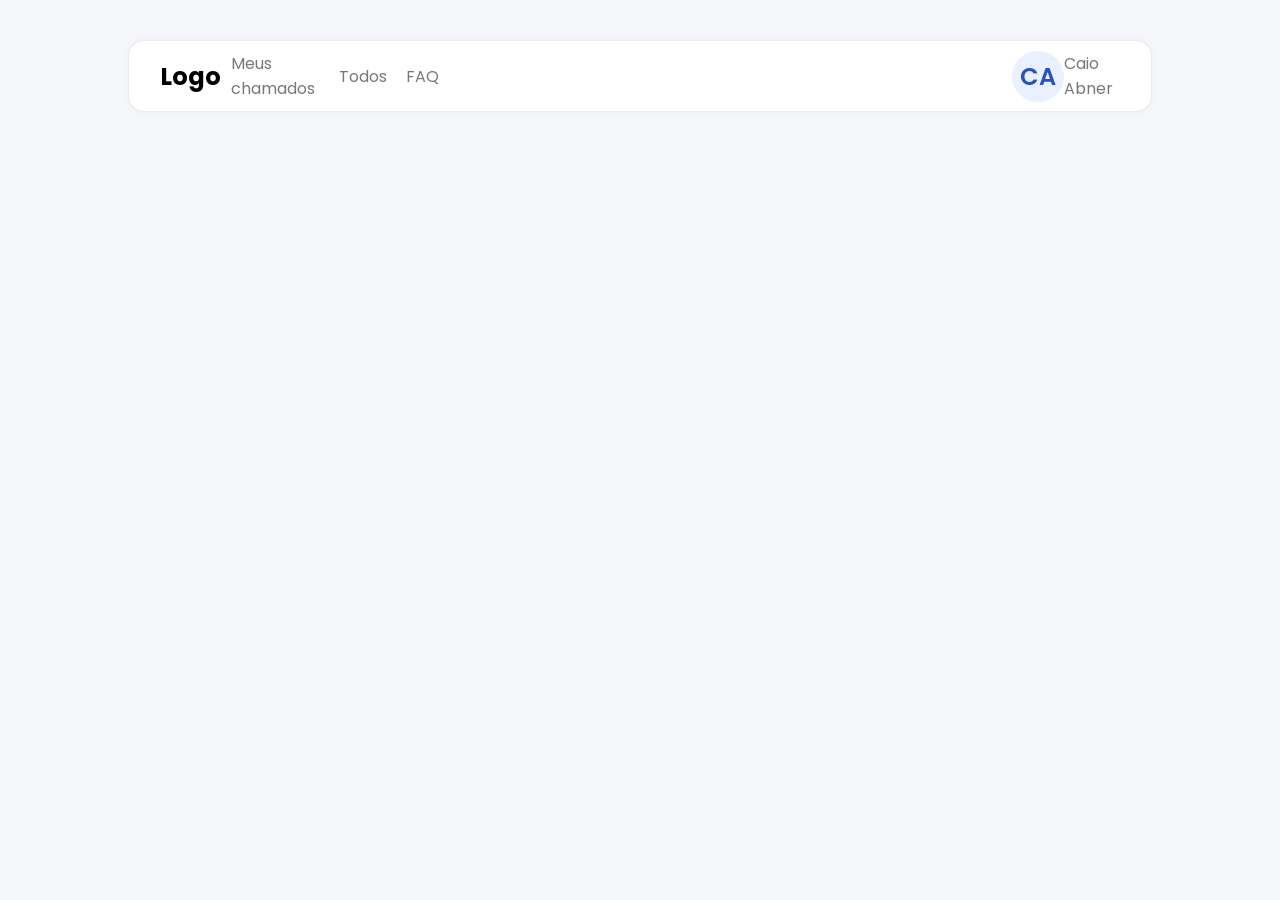
==== src/pages/homepage/index.html @ 74de27ab "feat: Estilização da página inicial - criação do menu de navegação." ====
<!doctype html>
<html lang="pt-br">
  <head>
    <meta charset="UTF-8" />
    <meta name="viewport" content="width=device-width, initial-scale=1.0" />
    <link rel="stylesheet" href="../../../css/style.css" />
    <link rel="stylesheet" href="./homepage.css" />
    <title>Chamados</title>
  </head>
  <body>
    <header id="navigation-header">
      <nav id="links-logo-container">
        <h2>Logo</h2>
        <a href="#" class="active">Meus chamados</a>
        <a href="#">Todos</a>
        <a href="#">FAQ</a>
      </nav>

      <div id="user-information">
        <h2 id="user-pfp">CA</h2>
        <p id="username">Caio Abner</p>
      </div>
    </header>
  </body>
</html>
---- css/style.css ----
@import url("https://fonts.googleapis.com/css2?family=Poppins:ital,wght@0,100;0,200;0,300;0,400;0,500;0,600;0,700;0,800;0,900;1,100;1,200;1,300;1,400;1,500;1,600;1,700;1,800;1,900&display=swap");
---- src/pages/homepage/homepage.css ----
* {
  box-sizing: border-box;
  padding: 0;
  margin: 0;
}

body {
  display: flex;
  justify-content: center;
  background-color: #f5f6fa;
}

/* Container do header / parte de navegação do site */

#navigation-header {
  position: sticky;
  display: flex;
  justify-content: space-between;
  align-items: center;

  width: 80%;
  height: 8vh;
  padding: 2rem;
  border-radius: 1rem;
  border: 1px solid #dbdbdb96;
  z-index: 999;
  margin-top: 2.5rem;

  background-color: #fff;
  box-shadow: 0px 0px 5px 2px #f2f3f6;
  font-family: "Poppins";
}

/* Container que contém os links de navegação do header e a logo */

#links-logo-container {
  display: flex;
  justify-content: space-between;
  align-items: center;

  width: 30%;
  height: 6vh;

  a {
    padding: 0.6rem;
    border-radius: 0.6rem;
    text-decoration: none;
    background-color: transparent;
    color: #787878;
    transition: 0.3s ease-in-out;
  }

  & a:focus {
    background-color: #eaf0ff;
    font-weight: bold;
    color: #2752c3;
  }
}

/* Container da foto do usuário e do nome */

#user-information {
  display: flex;
  justify-content: space-between;
  align-items: center;

  width: 12%;
  height: 6vh;
  padding: 0.5rem;
}

/* Foto de perfil / Abreviação do nome de usuário cadastrado (primeiro nome e sobrenome) */

#user-pfp {
  padding: 0.5rem;

  font-weight: 600;
  border-radius: 50%;
  background-color: #eaf0ff;
  color: #2752c3;
}

/* Nome do usuário */

#username {
  color: #787878;
}
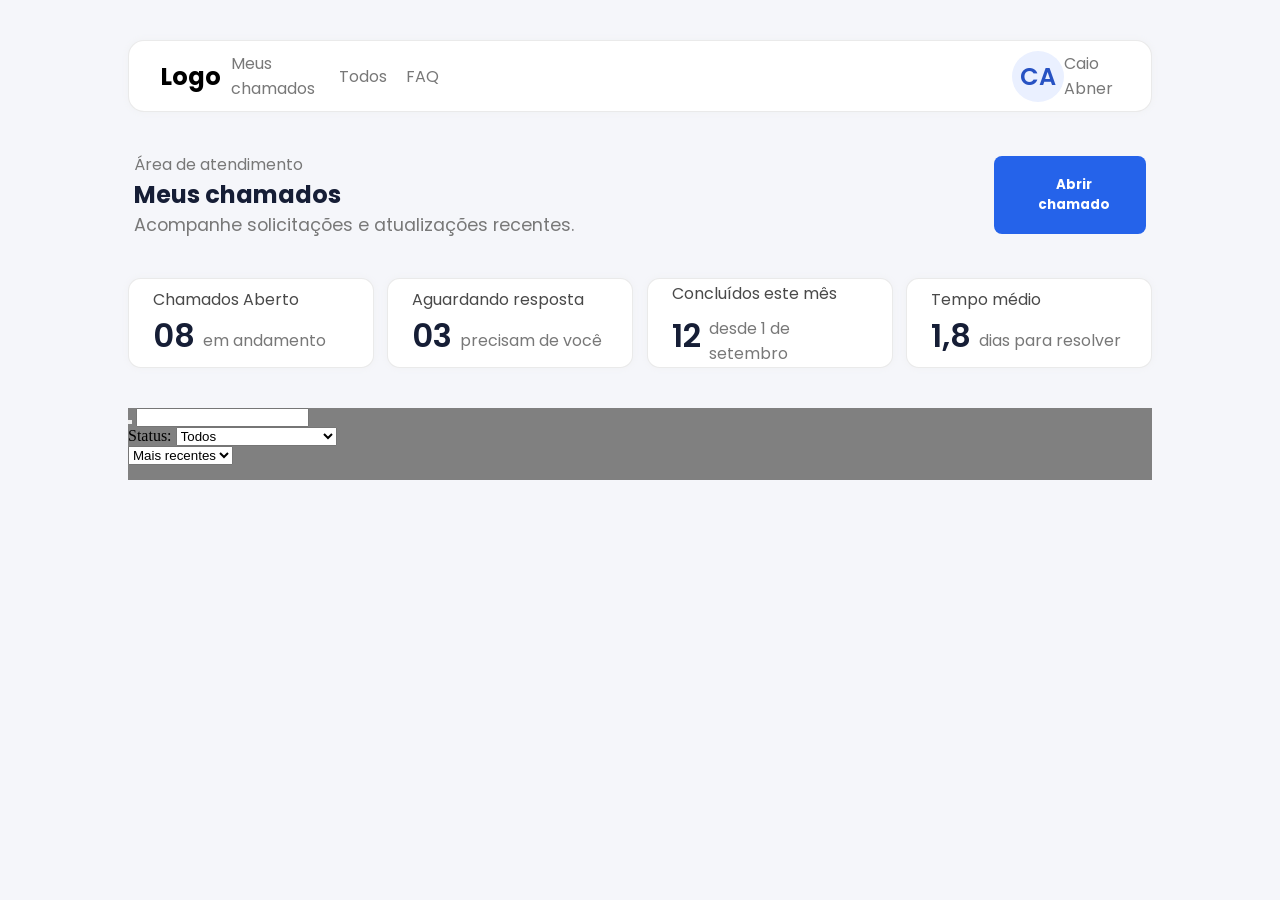
==== commit 366c2a38: "feat: Continuação da estilização da página inicial - parte de apresentação e começo da estilização d" ====
--- a/src/pages/homepage/index.html
+++ b/src/pages/homepage/index.html
@@ -5,6 +5,18 @@
     <meta name="viewport" content="width=device-width, initial-scale=1.0" />
     <link rel="stylesheet" href="../../../css/style.css" />
     <link rel="stylesheet" href="./homepage.css" />
+    <link
+      href="https://cdn.boxicons.com/3.0.8/fonts/basic/boxicons.min.css"
+      rel="stylesheet"
+    />
+    <link
+      href="https://cdn.boxicons.com/3.0.8/fonts/filled/boxicons-filled.min.css"
+      rel="stylesheet"
+    />
+    <link
+      href="https://cdn.boxicons.com/3.0.8/fonts/brands/boxicons-brands.min.css"
+      rel="stylesheet"
+    />
     <title>Chamados</title>
   </head>
   <body>
@@ -21,5 +33,101 @@
         <p id="username">Caio Abner</p>
       </div>
     </header>
+
+    <section id="presentation-helpdesk">
+      <div id="presentation-title-container">
+        <p style="color: #787878">Área de atendimento</p>
+        <h1 style="color: #161e36">Meus chamados</h1>
+        <p style="font-size: 1.1rem; color: #787878">
+          Acompanhe solicitações e atualizações recentes.
+        </p>
+      </div>
+
+      <div id="open-support-container">
+        <button id="open-support">
+          <i class="bx bx-plus"></i>Abrir chamado
+        </button>
+      </div>
+    </section>
+
+    <section id="information-support-data">
+      <div class="information_card">
+        <p style="color: #494949">Chamados Aberto</p>
+        <span
+          id="in-process"
+          style="color: #161e36"
+          class="information_data_metrics"
+        >
+          08
+          <p>em andamento</p>
+        </span>
+      </div>
+
+      <div class="information_card">
+        <p style="color: #494949">Aguardando resposta</p>
+        <span
+          id="to-do"
+          style="color: #161e36"
+          class="information_data_metrics"
+        >
+          03
+          <p>precisam de você</p>
+        </span>
+      </div>
+
+      <div class="information_card">
+        <p style="color: #494949">Concluídos este mês</p>
+        <span
+          id="finished-supports"
+          style="color: #161e36"
+          class="information_data_metrics"
+        >
+          12
+          <p>desde 1 de setembro</p>
+        </span>
+      </div>
+
+      <div class="information_card">
+        <p style="color: #494949">Tempo médio</p>
+        <span
+          id="resolved-days"
+          style="color: #161e36"
+          class="information_data_metrics"
+        >
+          1,8
+          <p>dias para resolver</p>
+        </span>
+      </div>
+    </section>
+
+    <main id="support-presentation-container">
+      <section id="filters-container">
+        <div id="search-container">
+          <button name="searchSupport">
+            <i class="bx bx-search-big"></i>
+          </button>
+          <input type="search" name="searchSupport" id="input-search-support" />
+        </div>
+
+        <div id="status-container">
+          <label for="supportType">Status: </label>
+          <select name="supportType" id="select-support-type">
+            <option value="todos" selected>Todos</option>
+            <option value="abertos">Abertos</option>
+            <option value="emAndamento">Em andamento</option>
+            <option value="concluidos">Concluídos</option>
+            <option value="fechado">Fechado</option>
+            <option value="aguardandoAprovacao">Aguardando aprovação</option>
+          </select>
+        </div>
+
+        <div id="support-date-container">
+          <select name="supportDate" id="select-support-date">
+            <option value="todos" selected>Mais recentes</option>
+            <option value="abertos">Mais antigos</option>
+          </select>
+        </div>
+      </section>
+    </main>
   </body>
 </html>
--- a/src/pages/homepage/homepage.css
+++ b/src/pages/homepage/homepage.css
@@ -6,7 +6,9 @@
 
 body {
   display: flex;
-  justify-content: center;
+  flex-direction: column;
+  align-items: center;
+  gap: 2.5rem;
   background-color: #f5f6fa;
 }
 
@@ -50,7 +52,8 @@
     transition: 0.3s ease-in-out;
   }
 
-  & a:focus {
+  & a:hover,
+  a:focus {
     background-color: #eaf0ff;
     font-weight: bold;
     color: #2752c3;
@@ -85,3 +88,117 @@
 #username {
   color: #787878;
 }
+
+/* Parte da "apresentação" do site - container global dessa parte */
+
+#presentation-helpdesk {
+  display: flex;
+  justify-content: space-between;
+  width: 79%;
+
+  font-family: "Poppins";
+}
+
+/* Container do "título da seção" */
+
+#presentation-title-container {
+  display: flex;
+  flex-direction: column;
+  justify-content: center;
+}
+
+/* Container do botão de abrir chamado */
+
+#open-support-container {
+  display: flex;
+  align-items: center;
+  justify-content: center;
+
+  width: 15%;
+}
+
+/* Botão de abrir chamado */
+
+#open-support {
+  display: flex;
+  align-items: center;
+  justify-content: center;
+
+  gap: 0.5rem;
+  padding: 1.2rem;
+  border-radius: 0.5rem;
+  border: none;
+  outline: none;
+  font-family: "Poppins";
+  font-weight: bolder;
+  color: #fff;
+  background-color: #2563ea;
+
+  /* Ícone do botão de abrir chamado */
+
+  i {
+    font-size: 1.2rem;
+    font-weight: bolder;
+  }
+}
+
+/* COntainer que engloba os cards com os dados de métricas que são feitos com base nos chamados */
+
+#information-support-data {
+  display: flex;
+  justify-content: space-between;
+  align-items: center;
+
+  width: 80%;
+  height: 10vh;
+
+  font-family: "Poppins";
+}
+
+/* O design do card de métrica em si */
+
+.information_card {
+  display: flex;
+  flex-direction: column;
+  justify-content: center;
+  align-items: flex-start;
+
+  width: 24%;
+  height: 100%;
+  padding: 1.5rem;
+
+  border-radius: 0.8rem;
+  border: 1px solid #dbdbdb96;
+  background-color: #fff;
+  box-shadow: 0px 0px 5px 2px #f2f3f6;
+}
+
+/* Essa parte é para os dados numérios (ex: chamados conluídos = 8 etc..) */
+
+.information_data_metrics {
+  display: flex;
+  align-items: center;
+
+  gap: 0.5rem;
+  font-weight: 600;
+  font-size: 2rem;
+
+  p {
+    color: #787878;
+    margin-top: 10px;
+    font-size: 16px;
+    font-weight: normal;
+  }
+}
+
+#support-presentation-container {
+  height: auto;
+  width: 80%;
+}
+
+#filters-container {
+  height: 8vh;
+  width: 100%;
+
+  background-color: gray;
+}
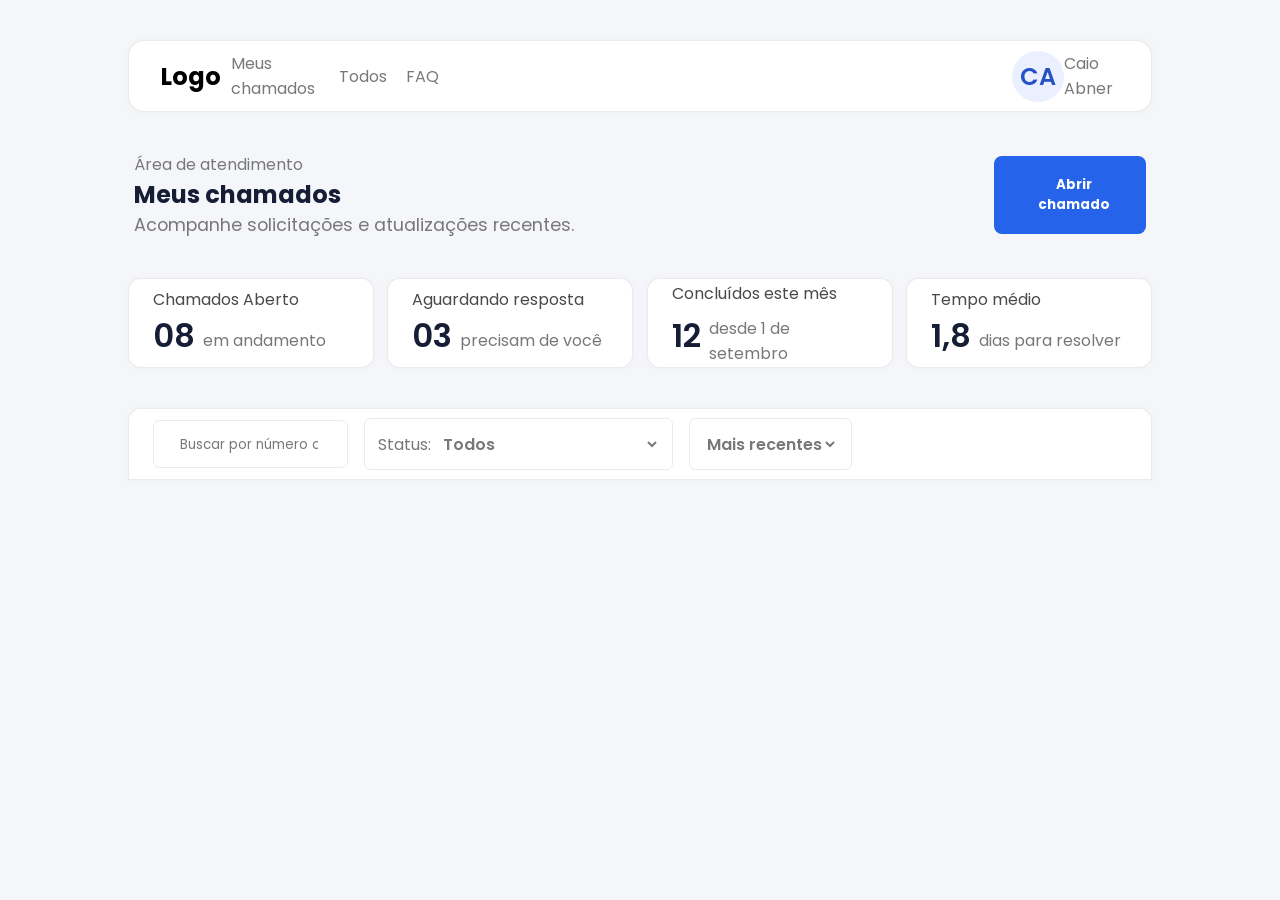
==== commit 1201a856: "feat: Estilização da parte de busca concluída." ====
--- a/src/pages/homepage/index.html
+++ b/src/pages/homepage/index.html
@@ -106,7 +106,12 @@
           <button name="searchSupport">
             <i class="bx bx-search-big"></i>
           </button>
-          <input type="search" name="searchSupport" id="input-search-support" />
+          <input
+            placeholder="Buscar por número ou título"
+            type="search"
+            name="searchSupport"
+            id="input-search-support"
+          />
         </div>
 
         <div id="status-container">
--- a/src/pages/homepage/homepage.css
+++ b/src/pages/homepage/homepage.css
@@ -192,13 +192,115 @@
 }
 
 #support-presentation-container {
-  height: auto;
+  display: flex;
+  align-items: center;
+  justify-content: flex-start;
+  flex-direction: column;
+
+  height: 40vh;
   width: 80%;
 }
 
 #filters-container {
+  display: flex;
+  align-items: center;
+  justify-content: flex-start;
+
   height: 8vh;
   width: 100%;
-
-  background-color: gray;
-}
+  gap: 1rem;
+
+  padding: 1.5rem;
+  border-radius: 0.8rem 0.8rem 0 0;
+  border: 1px solid #dbdbdb96;
+  background-color: #fff;
+  box-shadow: 0px 0px 5px 2px #f2f3f6;
+}
+
+#search-container {
+  display: flex;
+
+  width: 20%;
+  gap: 0.2rem;
+
+  padding: 0.8rem;
+  border-radius: 0.4rem;
+  border: 1px solid #dbdbdb96;
+
+  button,
+  input {
+    padding: 0.2rem;
+    outline: none;
+    border: none;
+    background-color: #fff;
+  }
+
+  button {
+    cursor: pointer;
+  }
+
+  input {
+    width: 100%;
+  }
+
+  input::placeholder {
+    font-family: "Poppins";
+    color: #787878;
+  }
+
+  i {
+    font-size: 1rem;
+    color: #787878;
+  }
+}
+
+#status-container {
+  display: flex;
+  align-items: center;
+
+  width: auto;
+  gap: 0.5rem;
+
+  font-family: "Poppins";
+  color: #787878;
+  padding: 0.8rem;
+  border-radius: 0.4rem;
+  border: 1px solid #dbdbdb96;
+
+  select {
+    width: auto;
+
+    font-weight: 600;
+    font-size: 1rem;
+    font-family: "Poppins";
+    color: #787878;
+    border: none;
+    background-color: transparent;
+    outline: none;
+  }
+}
+
+#support-date-container {
+  display: flex;
+  align-items: center;
+
+  width: auto;
+  gap: 0.5rem;
+
+  font-family: "Poppins";
+  padding: 0.8rem;
+  border-radius: 0.4rem;
+  border: 1px solid #dbdbdb96;
+
+  select {
+    width: auto;
+
+    font-weight: 600;
+    font-size: 1rem;
+    font-family: "Poppins";
+    color: #787878;
+    border: none;
+    background-color: transparent;
+    outline: none;
+  }
+}
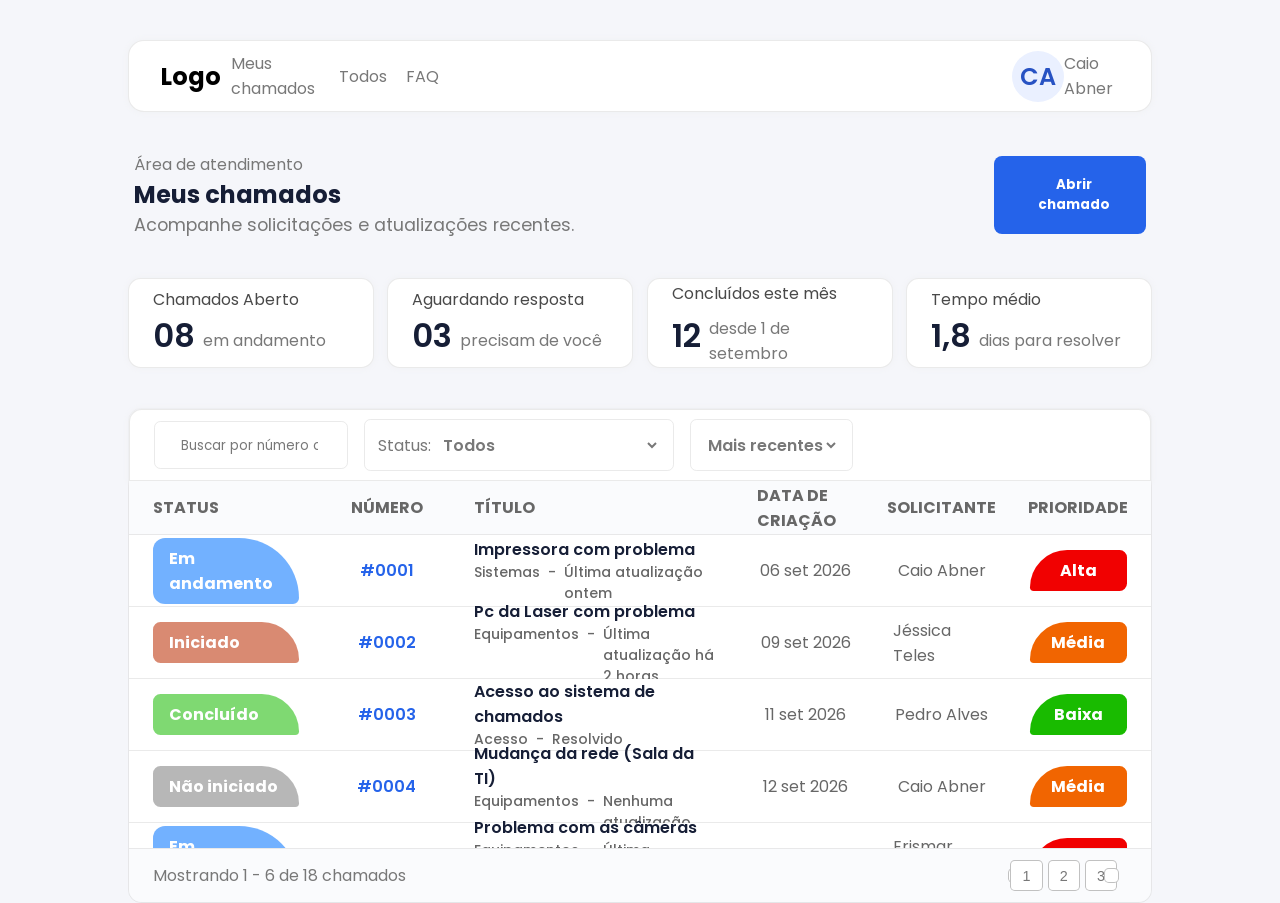
==== commit 9a419985: "feat: Estilização da parte dos chamados concluída (container dos chamados/card dos chamados/paginaçã" ====
--- a/src/pages/homepage/index.html
+++ b/src/pages/homepage/index.html
@@ -133,6 +133,264 @@
           </select>
         </div>
       </section>
+
+      <div id="support-data-identifier">
+        <h4
+          style="font-weight: bold; text-transform: uppercase; width: 15%"
+          class="support_status_identifier"
+        >
+          Status
+        </h4>
+        <h4
+          style="
+            display: flex;
+            justify-content: center;
+            font-weight: bold;
+            text-transform: uppercase;
+            width: 10%;
+          "
+          class="support_number_identifier"
+        >
+          Número
+        </h4>
+        <h4
+          style="font-weight: bold; text-transform: uppercase; width: 25%"
+          class="support_title_identifier"
+        >
+          Título
+        </h4>
+        <h4
+          style="
+            display: flex;
+            justify-content: center;
+            font-weight: bold;
+            text-transform: uppercase;
+            width: 10%;
+          "
+          class="support_creationDate_identifier"
+        >
+          Data de Criação
+        </h4>
+        <h4
+          style="
+            display: flex;
+            justify-content: center;
+            font-weight: bold;
+            text-transform: uppercase;
+            width: 10%;
+          "
+          class="support_applicant_identifier"
+        >
+          Solicitante
+        </h4>
+        <h4
+          style="
+            display: flex;
+            justify-content: center;
+            font-weight: bold;
+            text-transform: uppercase;
+            width: 10%;
+          "
+          class="support_priority_identifier"
+        >
+          Prioridade
+        </h4>
+      </div>
+
+      <!-- Ṕrimeiro chamado -->
+
+      <div class="support_tickets_container">
+        <div class="support_ticket_card">
+          <p
+            style="background-color: #0173ff8d; color: #fff"
+            class="support_ticket_status"
+          >
+            <i class="bxf bx-circle"></i>
+            Em andamento
+          </p>
+          <p class="support_ticket_number">#0001</p>
+          <div class="support_title_information">
+            <p class="support_title">Impressora com problema</p>
+            <div class="support_category_update_container">
+              <p class="support_category">Sistemas</p>
+              -
+              <p class="support_update_status">Última atualização ontem</p>
+            </div>
+          </div>
+          <p class="support_createAt">06 set 2026</p>
+          <p class="support_applicant">Caio Abner</p>
+          <p
+            style="background-color: rgb(241, 1, 1); color: #fff"
+            class="support_priority"
+          >
+            Alta
+          </p>
+        </div>
+
+        <!-- Segundo chamado -->
+
+        <div class="support_ticket_card">
+          <p
+            style="background-color: #bb2c008d; color: #fff"
+            class="support_ticket_status"
+          >
+            <i class="bxf bx-circle"></i>
+            Iniciado
+          </p>
+          <p class="support_ticket_number">#0002</p>
+          <div class="support_title_information">
+            <p class="support_title">Pc da Laser com problema</p>
+            <div class="support_category_update_container">
+              <p class="support_category">Equipamentos</p>
+              -
+              <p class="support_update_status">Última atualização há 2 horas</p>
+            </div>
+          </div>
+          <p class="support_createAt">09 set 2026</p>
+          <p class="support_applicant">Jéssica Teles</p>
+          <p
+            style="background-color: rgb(241, 101, 1); color: #fff"
+            class="support_priority"
+          >
+            Média
+          </p>
+        </div>
+
+        <!-- Terceiro chamado -->
+
+        <div class="support_ticket_card">
+          <p
+            style="background-color: #19bb008d; color: #fff"
+            class="support_ticket_status"
+          >
+            <i class="bxf bx-circle"></i>
+            Concluído
+          </p>
+          <p class="support_ticket_number">#0003</p>
+          <div class="support_title_information">
+            <p class="support_title">Acesso ao sistema de chamados</p>
+            <div class="support_category_update_container">
+              <p class="support_category">Acesso</p>
+              -
+              <p class="support_update_status">Resolvido</p>
+            </div>
+          </div>
+          <p class="support_createAt">11 set 2026</p>
+          <p class="support_applicant">Pedro Alves</p>
+          <p
+            style="background-color: #19bb00; color: #fff"
+            class="support_priority"
+          >
+            Baixa
+          </p>
+        </div>
+
+        <!-- Quarto chamado -->
+
+        <div class="support_ticket_card">
+          <p
+            style="background-color: #7d7d7d8d; color: #fff"
+            class="support_ticket_status"
+          >
+            <i class="bxf bx-circle"></i>
+            Não iniciado
+          </p>
+          <p class="support_ticket_number">#0004</p>
+          <div class="support_title_information">
+            <p class="support_title">Mudança da rede (Sala da TI)</p>
+            <div class="support_category_update_container">
+              <p class="support_category">Equipamentos</p>
+              -
+              <p class="support_update_status">Nenhuma atualização</p>
+            </div>
+          </div>
+          <p class="support_createAt">12 set 2026</p>
+          <p class="support_applicant">Caio Abner</p>
+          <p
+            style="background-color: rgb(241, 101, 1); color: #fff"
+            class="support_priority"
+          >
+            Média
+          </p>
+        </div>
+
+        <!-- Quinto chamado -->
+
+        <div class="support_ticket_card">
+          <p
+            style="background-color: #0173ff8d; color: #fff"
+            class="support_ticket_status"
+          >
+            <i class="bxf bx-circle"></i>
+            Em andamento
+          </p>
+          <p class="support_ticket_number">#0005</p>
+          <div class="support_title_information">
+            <p class="support_title">Problema com as câmeras</p>
+            <div class="support_category_update_container">
+              <p class="support_category">Equipamentos</p>
+              -
+              <p class="support_update_status">
+                Última atualização há 2 minutos
+              </p>
+            </div>
+          </div>
+          <p class="support_createAt">12 set 2026</p>
+          <p class="support_applicant">Erismar Bezerra</p>
+          <p
+            style="background-color: rgb(241, 1, 1); color: #fff"
+            class="support_priority"
+          >
+            Alta
+          </p>
+        </div>
+
+        <!-- Sexto chamado -->
+
+        <div class="support_ticket_card">
+          <p
+            style="background-color: #19bb008d; color: #fff"
+            class="support_ticket_status"
+          >
+            <i class="bxf bx-circle"></i>
+            Concluído
+          </p>
+          <p class="support_ticket_number">#0006</p>
+          <div class="support_title_information">
+            <p class="support_title">Problema de acesso ao SEFAZ</p>
+            <div class="support_category_update_container">
+              <p class="support_category">Sistemas</p>
+              -
+              <p class="support_update_status">Resolvido</p>
+            </div>
+          </div>
+          <p class="support_createAt">13 set 2026</p>
+          <p class="support_applicant">Vitor Midauar</p>
+          <p
+            style="background-color: rgb(241, 1, 1); color: #fff"
+            class="support_priority"
+          >
+            Alta
+          </p>
+        </div>
+      </div>
+
+      <div id="pagination-supportTickets-container">
+        <p class="supportQtd_view">Mostrando 1 - 6 de 18 chamados</p>
+        <div class="support_navigation_container">
+          <button class="btn_arrows_style" id="btn-left">
+            <i class="bxf bx-chevron-left"></i>
+          </button>
+          <div id="navigation_numbers_container">
+            <button class="navigation_number">1</button>
+            <button class="navigation_number">2</button>
+            <button class="navigation_number">3</button>
+          </div>
+          <button class="btn_arrows_style" id="btn-right">
+            <i class="bxf bx-chevron-right"></i>
+          </button>
+        </div>
+      </div>
     </main>
   </body>
 </html>
--- a/src/pages/homepage/homepage.css
+++ b/src/pages/homepage/homepage.css
@@ -191,15 +191,22 @@
   }
 }
 
+/* Container da que vai conter a parte dos filtros e visualização dos chamados */
+
 #support-presentation-container {
   display: flex;
   align-items: center;
   justify-content: flex-start;
   flex-direction: column;
 
-  height: 40vh;
+  height: 55vh;
   width: 80%;
-}
+
+  border-radius: 0.8rem;
+  border: 1px solid #dbdbdb96;
+}
+
+/* Container dessa parte dos filtros (busca, status e recentes) */
 
 #filters-container {
   display: flex;
@@ -216,6 +223,8 @@
   background-color: #fff;
   box-shadow: 0px 0px 5px 2px #f2f3f6;
 }
+
+/* Container da parte da busca (lupa e input search) */
 
 #search-container {
   display: flex;
@@ -253,6 +262,8 @@
     color: #787878;
   }
 }
+
+/* Container do select de status */
 
 #status-container {
   display: flex;
@@ -280,6 +291,8 @@
   }
 }
 
+/* Container do select de recentes */
+
 #support-date-container {
   display: flex;
   align-items: center;
@@ -304,3 +317,219 @@
     outline: none;
   }
 }
+
+/* "Label" que identifica as colunas dos chamados * obs: só deu pra estilizar o font-weight no HTML */
+
+#support-data-identifier {
+  display: flex;
+  align-items: center;
+  justify-content: space-between;
+
+  height: 6vh;
+  width: 100%;
+  gap: 1rem;
+  padding: 1.5rem;
+
+  color: #676767;
+  font-family: "Poppins";
+  border-bottom: 1px solid #dbdbdb96;
+  background-color: #fafbfd;
+}
+
+/* Container responsável por guardar os chamados que serão abertos */
+
+.support_tickets_container {
+  display: flex;
+  flex-direction: column;
+  align-items: center;
+  justify-content: space-between;
+
+  height: auto;
+  width: 100%;
+  overflow-y: scroll;
+  scrollbar-width: none;
+
+  color: #676767;
+  font-family: "Poppins";
+}
+
+/* Classe que dá o estilo para todos os chamados que serão criados */
+
+.support_ticket_card {
+  display: flex;
+  align-items: center;
+  justify-content: space-between;
+
+  height: 8vh;
+  width: 100%;
+  gap: 1rem;
+  padding: 1.5rem;
+
+  color: #676767;
+  font-family: "Poppins";
+  border-bottom: 1px solid #dbdbdb96;
+  background-color: #fff;
+}
+
+/* Container que guarda o status do chamado (em andamento, iniciado, concluído etc...) */
+
+.support_ticket_status {
+  display: flex;
+  justify-content: flex-start;
+  align-items: center;
+
+  width: 15%;
+  gap: 0.5rem;
+
+  font-weight: bold;
+  padding: 0.5rem;
+  border-radius: 1rem 5rem 0.5rem 1rem;
+}
+
+/* Container que guarda o número do chamado */
+
+.support_ticket_number {
+  display: flex;
+  justify-content: center;
+
+  width: 10%;
+
+  color: #2563ea;
+  font-weight: 600;
+  text-transform: uppercase;
+}
+
+/* Container que guarda o título e a informação de categoria e atualização do chamado */
+
+.support_title_information {
+  display: flex;
+  justify-content: center;
+  align-items: flex-start;
+  flex-direction: column;
+
+  height: 8vh;
+  width: 25%;
+
+  & .support_title {
+    color: #161e36;
+    font-weight: 600;
+  }
+}
+
+/* "Sub-container" que guarda a categoria do chamado e a atualização */
+
+.support_category_update_container {
+  display: flex;
+  gap: 0.5rem;
+
+  font-size: 14px;
+  font-weight: 500;
+}
+
+/* Container que guarda a data que aquele chamado foi criado */
+
+.support_createAt {
+  display: flex;
+  justify-content: center;
+
+  width: 10%;
+}
+
+/* Container que guarda o nome da pessoa que solicitou aquele chamado */
+
+.support_applicant {
+  display: flex;
+  justify-content: center;
+
+  width: 10%;
+}
+
+/* Container que guarda a prioridade do chamado */
+
+.support_priority {
+  display: flex;
+  justify-content: center;
+
+  width: 10%;
+
+  font-weight: bolder;
+  padding: 0.5rem;
+  border-radius: 1rem;
+  border-radius: 5rem 1rem 1rem 0.5rem;
+}
+
+#pagination-supportTickets-container {
+  display: flex;
+  align-items: center;
+  justify-content: space-between;
+
+  height: 6vh;
+  width: 100%;
+  gap: 1rem;
+  padding: 1.5rem;
+
+  color: #fff;
+  font-family: "Poppins";
+  background-color: #fafbfd;
+  border-top: 1px solid #dbdbdb96;
+  border-radius: 0rem 0rem 0.8rem 0.8rem;
+}
+
+.support_navigation_container {
+  display: flex;
+  align-items: center;
+  justify-content: space-between;
+
+  width: 13%;
+  padding: 0.5rem;
+}
+
+.supportQtd_view {
+  color: #787878;
+}
+
+.btn_arrows_style {
+  display: flex;
+  justify-content: center;
+  align-items: center;
+
+  font-size: 1rem;
+  padding: 0.4rem;
+  border: 1px solid rgba(128, 128, 128, 0.491);
+  color: #787878;
+  border-radius: 0.3rem;
+  background-color: #fff;
+
+  &:hover {
+    background-color: #eaf0ff;
+    border: 1px solid #2752c3;
+  }
+}
+
+#navigation_numbers_container {
+  display: flex;
+  align-items: center;
+  justify-content: center;
+
+  width: 50%;
+  gap: 0.3rem;
+}
+
+.navigation_number {
+  display: flex;
+  align-items: center;
+  justify-content: center;
+
+  font-size: 0.9rem;
+  padding: 0.4rem 0.7rem;
+  border: 1px solid rgba(128, 128, 128, 0.491);
+  color: #787878;
+  border-radius: 0.3rem;
+  background-color: #fff;
+
+  &:hover {
+    background-color: #eaf0ff;
+    border: 1px solid #2752c3;
+    color: #2752c3;
+  }
+}
